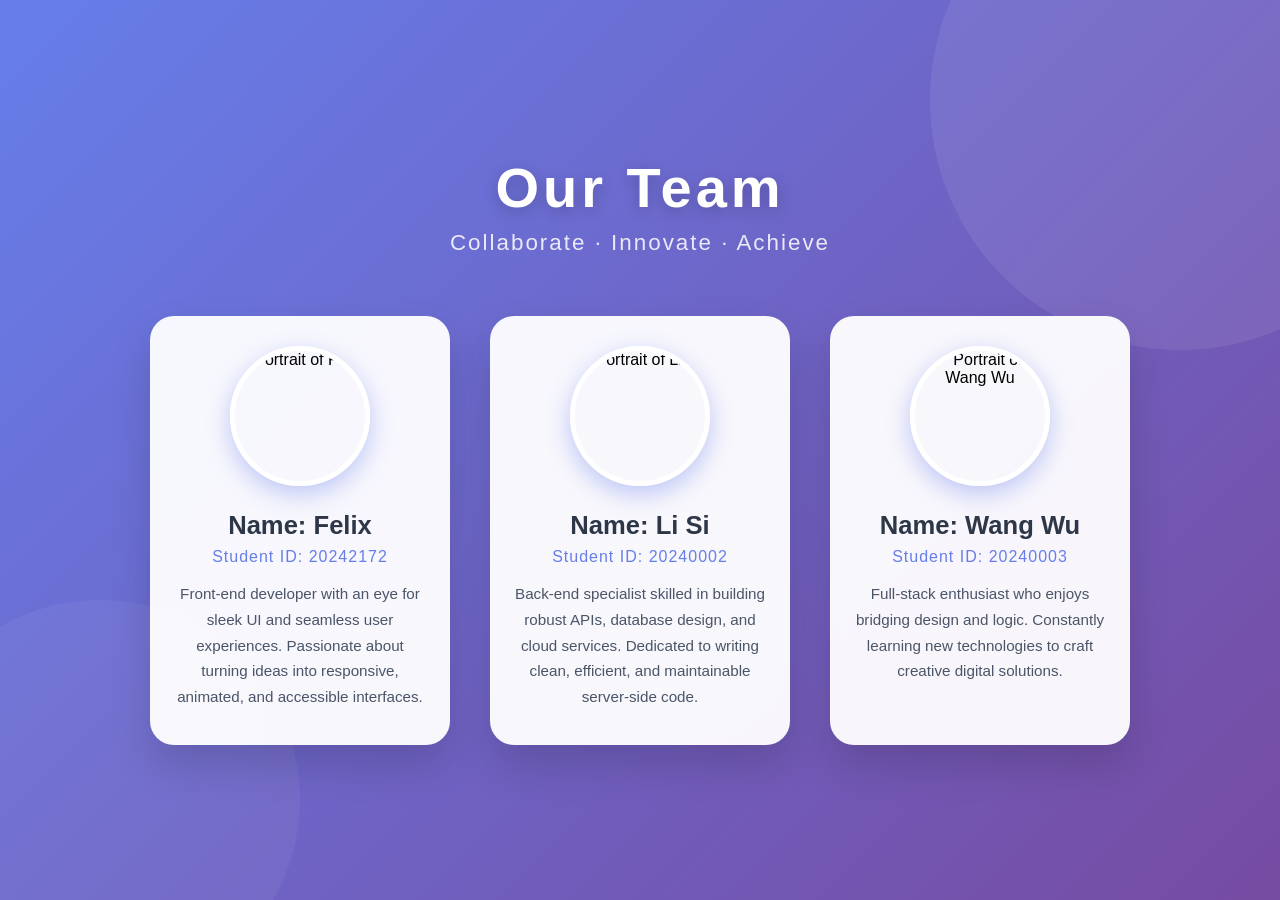
==== index.html @ 48b96c54 "add index.html and style.css" ====
<!DOCTYPE html>
<html lang="en">
<head>
  <meta charset="UTF-8">
  <meta name="viewport" content="width=device-width, initial-scale=1.0">
  <title>Team Introduction | Our Group</title>
  <link rel="stylesheet" href="style.css">
  <link rel="preconnect" href="https://fonts.googleapis.com">
  <link rel="preconnect" href="https://fonts.gstatic.com" crossorigin>
  <link href="https://fonts.googleapis.com/css2?family=Poppins:wght@300;400;600;700&display=swap" rel="stylesheet">
</head>
<body>
  <div class="bg-shape"></div>
  <div class="bg-shape2"></div>

  <main class="team-container">
    <h1 class="team-title">Our Team</h1>
    <p class="team-subtitle">Collaborate · Innovate · Achieve</p>

    <div class="card-grid">
      <!-- Member 1 -->
      <div class="card">
        <div class="card-img-wrapper">
          <img src="images/Felix.jpg" alt="Portrait of Felix" class="card-img">
        </div>
        <div class="card-info">
          <h2 class="card-name">Name: Felix</h2>
          <p class="card-student-id">Student ID: 20242172</p>
          <p class="card-desc">
            Front-end developer with an eye for sleek UI and seamless user experiences.
            Passionate about turning ideas into responsive, animated, and accessible interfaces.
          </p>
        </div>
      </div>

      <!-- Member 2 -->
      <div class="card">
        <div class="card-img-wrapper">
          <img src="images/member2.jpg" alt="Portrait of Li Si" class="card-img">
        </div>
        <div class="card-info">
          <h2 class="card-name">Name: Li Si</h2>
          <p class="card-student-id">Student ID: 20240002</p>
          <p class="card-desc">
            Back-end specialist skilled in building robust APIs, database design, and cloud services.
            Dedicated to writing clean, efficient, and maintainable server‑side code.
          </p>
        </div>
      </div>

      <!-- Member 3 -->
      <div class="card">
        <div class="card-img-wrapper">
          <img src="images/member3.jpg" alt="Portrait of Wang Wu" class="card-img">
        </div>
        <div class="card-info">
          <h2 class="card-name">Name: Wang Wu</h2>
          <p class="card-student-id">Student ID: 20240003</p>
          <p class="card-desc">
            Full‑stack enthusiast who enjoys bridging design and logic.
            Constantly learning new technologies to craft creative digital solutions.
          </p>
        </div>
      </div>
    </div>
  </main>
</body>
</html>
---- style.css ----
/* ========== 全局重置与基础 ========== */
* {
  margin: 0;
  padding: 0;
  box-sizing: border-box;
}

body {
  font-family: 'Noto Sans SC', sans-serif;
  background: linear-gradient(135deg, #667eea 0%, #764ba2 100%);
  min-height: 100vh;
  display: flex;
  align-items: center;
  justify-content: center;
  padding: 40px 20px;
  overflow-x: hidden;
  position: relative;
}

/* ========== 背景装饰形状 ========== */
.bg-shape,
.bg-shape2 {
  position: fixed;
  border-radius: 50%;
  background: rgba(255, 255, 255, 0.08);
  z-index: 0;
}

.bg-shape {
  width: 500px;
  height: 500px;
  top: -150px;
  right: -150px;
}

.bg-shape2 {
  width: 400px;
  height: 400px;
  bottom: -100px;
  left: -100px;
  background: rgba(255, 255, 255, 0.05);
}

/* ========== 主容器 ========== */
.team-container {
  max-width: 1200px;
  width: 100%;
  z-index: 1;
  text-align: center;
}

.team-title {
  color: #ffffff;
  font-size: 3.5rem;
  font-weight: 700;
  letter-spacing: 4px;
  margin-bottom: 10px;
  text-shadow: 0 4px 15px rgba(0, 0, 0, 0.2);
}

.team-subtitle {
  color: rgba(255, 255, 255, 0.85);
  font-size: 1.4rem;
  font-weight: 300;
  margin-bottom: 60px;
  letter-spacing: 2px;
}

/* ========== 卡片网格 ========== */
.card-grid {
  display: flex;
  flex-wrap: wrap;
  justify-content: center;
  gap: 40px;
}

/* ========== 单个卡片 ========== */
.card {
  background: rgba(255, 255, 255, 0.95);
  border-radius: 24px;
  padding: 30px 25px 35px;
  width: 300px;
  box-shadow: 0 20px 40px rgba(0, 0, 0, 0.15);
  backdrop-filter: blur(10px);
  transition: transform 0.3s ease, box-shadow 0.3s ease;
  display: flex;
  flex-direction: column;
  align-items: center;
  text-align: center;
}

.card:hover {
  transform: translateY(-10px);
  box-shadow: 0 25px 50px rgba(0, 0, 0, 0.25);
}

/* ========== 图片区域 ========== */
.card-img-wrapper {
  width: 140px;
  height: 140px;
  border-radius: 50%;
  overflow: hidden;
  border: 5px solid #fff;
  box-shadow: 0 8px 25px rgba(102, 126, 234, 0.4);
  margin-bottom: 25px;
  transition: transform 0.3s ease;
}

.card:hover .card-img-wrapper {
  transform: scale(1.05);
}

.card-img {
  width: 100%;
  height: 100%;
  object-fit: cover;
  display: block;
}

/* ========== 文字信息 ========== */
.card-name {
  font-size: 1.6rem;
  color: #2d3748;
  margin-bottom: 8px;
  font-weight: 700;
}

.card-student-id {
  font-size: 1rem;
  color: #667eea;
  font-weight: 500;
  margin-bottom: 15px;
  letter-spacing: 1px;
}

.card-desc {
  font-size: 0.95rem;
  color: #4a5568;
  line-height: 1.7;
  font-weight: 300;
}

/* ========== 响应式处理 ========== */
@media (max-width: 768px) {
  .team-title {
    font-size: 2.5rem;
  }
  .team-subtitle {
    font-size: 1.1rem;
    margin-bottom: 40px;
  }
  .card {
    width: 90%;
    max-width: 320px;
  }
}
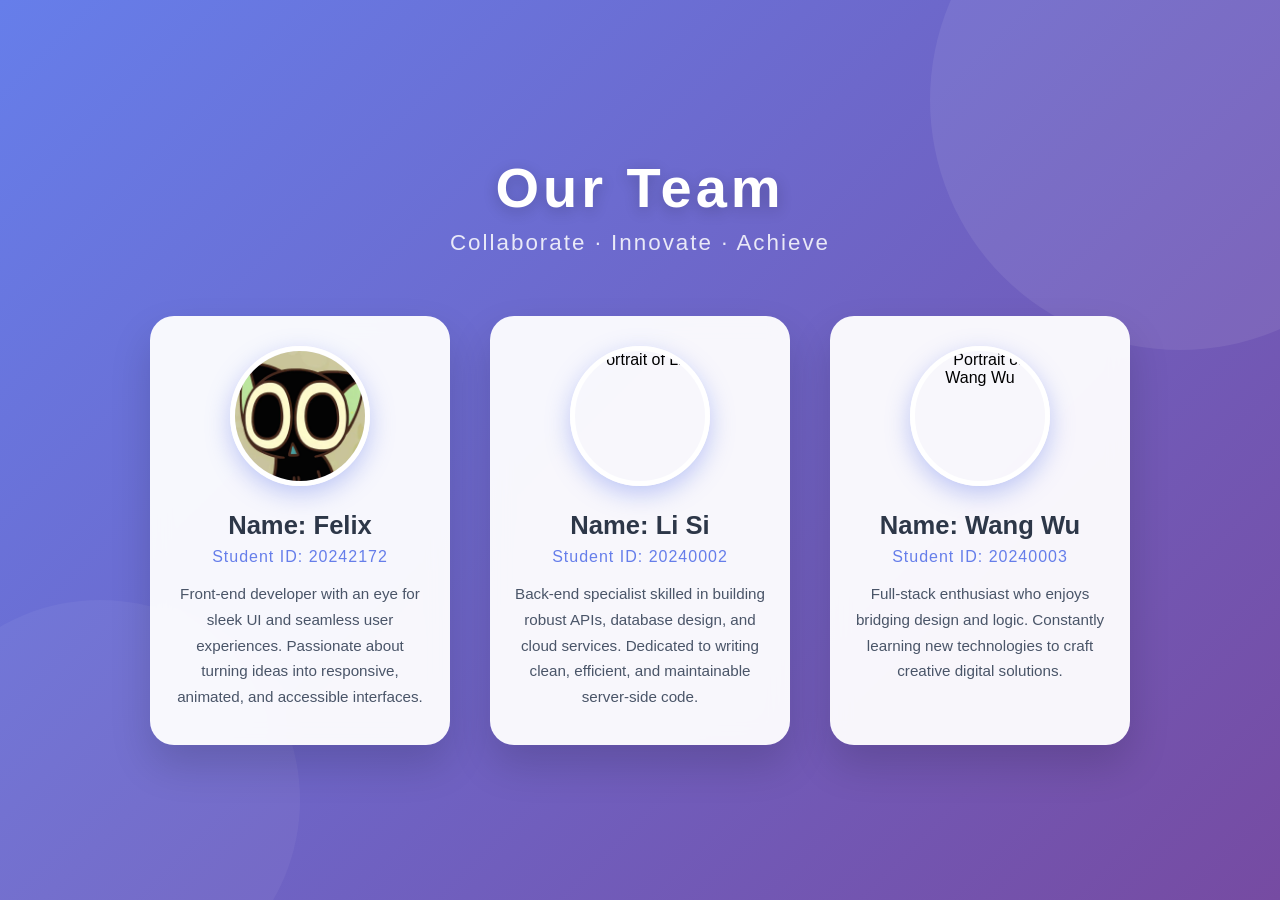
==== commit 1af7cae6: "Felix change2" ====
--- a/index.html
+++ b/index.html
@@ -21,7 +21,7 @@
       <!-- Member 1 -->
       <div class="card">
         <div class="card-img-wrapper">
-          <img src="images/Felix.jpg" alt="Portrait of Felix" class="card-img">
+          <img src="assets/Felix.jpg" alt="Portrait of Felix" class="card-img">
         </div>
         <div class="card-info">
           <h2 class="card-name">Name: Felix</h2>
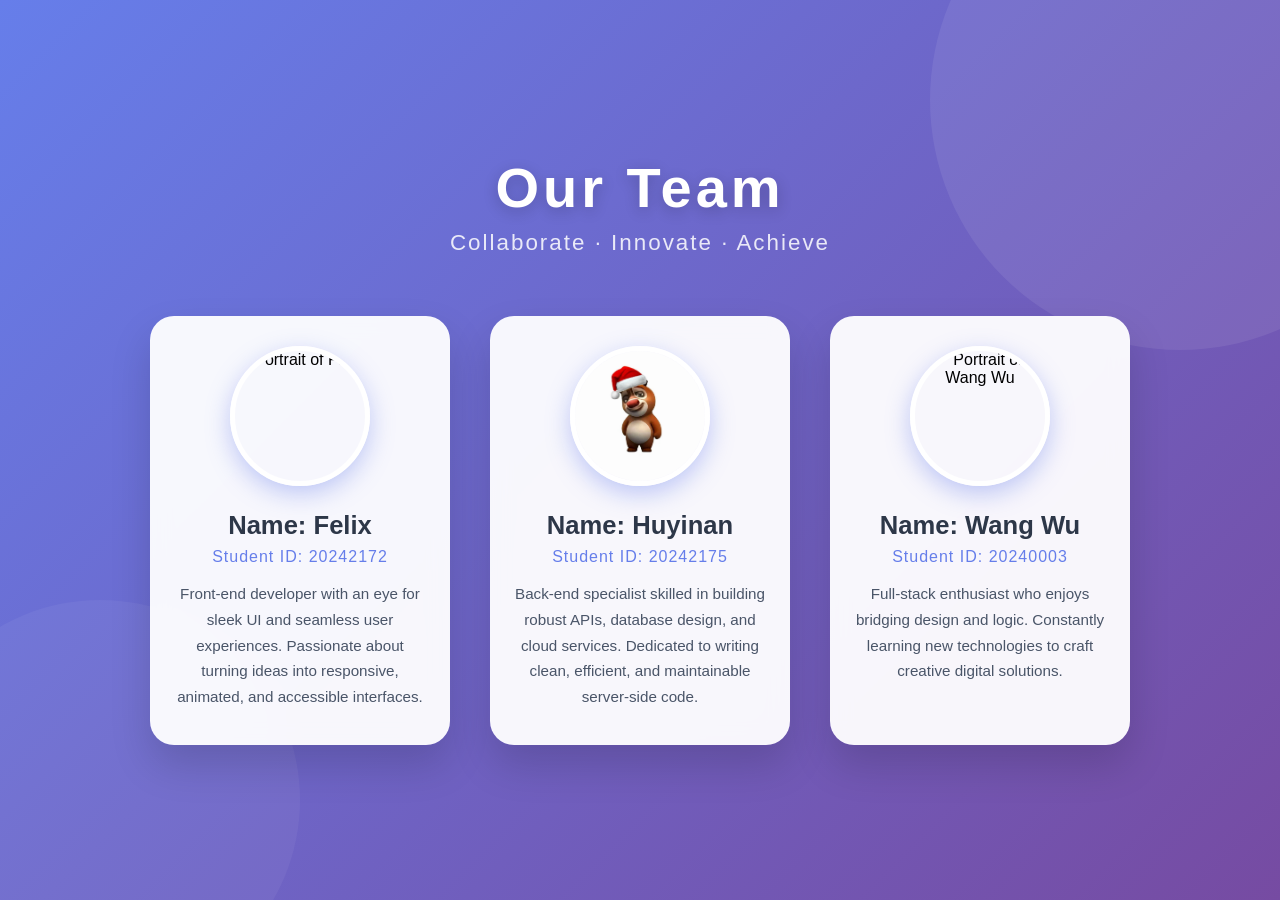
==== commit cae099ca: "feat:update HLL profile" ====
--- a/index.html
+++ b/index.html
@@ -21,7 +21,7 @@
       <!-- Member 1 -->
       <div class="card">
         <div class="card-img-wrapper">
-          <img src="assets/Felix.jpg" alt="Portrait of Felix" class="card-img">
+          <img src="images/Felix.jpg" alt="Portrait of Felix" class="card-img">
         </div>
         <div class="card-info">
           <h2 class="card-name">Name: Felix</h2>
@@ -36,14 +36,14 @@
       <!-- Member 2 -->
       <div class="card">
         <div class="card-img-wrapper">
-          <img src="images/member2.jpg" alt="Portrait of Li Si" class="card-img">
+          <img src="assets/Huyinan.jpg" alt="Portrait of Huyinan" class="card-img">
         </div>
         <div class="card-info">
-          <h2 class="card-name">Name: Li Si</h2>
-          <p class="card-student-id">Student ID: 20240002</p>
+          <h2 class="card-name">Name: Huyinan</h2>
+          <p class="card-student-id">Student ID: 20242175</p>
           <p class="card-desc">
-            Back-end specialist skilled in building robust APIs, database design, and cloud services.
-            Dedicated to writing clean, efficient, and maintainable server‑side code.
+           Back-end specialist skilled in building robust APIs, database design, and cloud services.
+           Dedicated to writing clean, efficient, and maintainable server‑side code.
           </p>
         </div>
       </div>
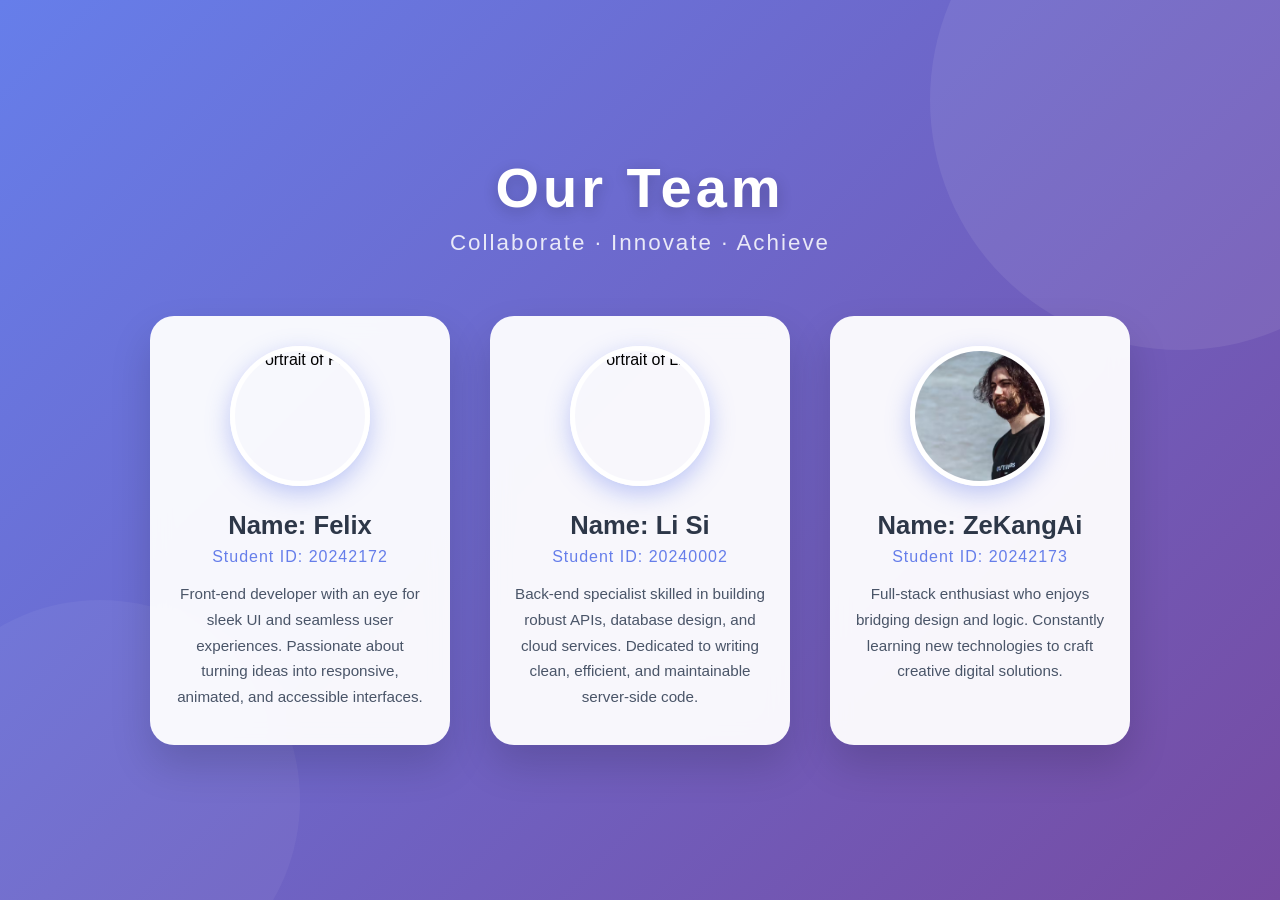
==== commit 10c02c87: "add alzaine's image and add some information" ====
--- a/index.html
+++ b/index.html
@@ -36,14 +36,14 @@
       <!-- Member 2 -->
       <div class="card">
         <div class="card-img-wrapper">
-          <img src="assets/Huyinan.jpg" alt="Portrait of Huyinan" class="card-img">
+          <img src="images/member2.jpg" alt="Portrait of Li Si" class="card-img">
         </div>
         <div class="card-info">
-          <h2 class="card-name">Name: Huyinan</h2>
-          <p class="card-student-id">Student ID: 20242175</p>
+          <h2 class="card-name">Name: Li Si</h2>
+          <p class="card-student-id">Student ID: 20240002</p>
           <p class="card-desc">
-           Back-end specialist skilled in building robust APIs, database design, and cloud services.
-           Dedicated to writing clean, efficient, and maintainable server‑side code.
+            Back-end specialist skilled in building robust APIs, database design, and cloud services.
+            Dedicated to writing clean, efficient, and maintainable server‑side code.
           </p>
         </div>
       </div>
@@ -51,11 +51,11 @@
       <!-- Member 3 -->
       <div class="card">
         <div class="card-img-wrapper">
-          <img src="images/member3.jpg" alt="Portrait of Wang Wu" class="card-img">
+          <img src="assets/Alzaine_image.jpg" alt="Portrait of Alzaine" class="card-img">
         </div>
         <div class="card-info">
-          <h2 class="card-name">Name: Wang Wu</h2>
-          <p class="card-student-id">Student ID: 20240003</p>
+          <h2 class="card-name">Name: ZeKangAi</h2>
+          <p class="card-student-id">Student ID: 20242173</p>
           <p class="card-desc">
             Full‑stack enthusiast who enjoys bridging design and logic.
             Constantly learning new technologies to craft creative digital solutions.
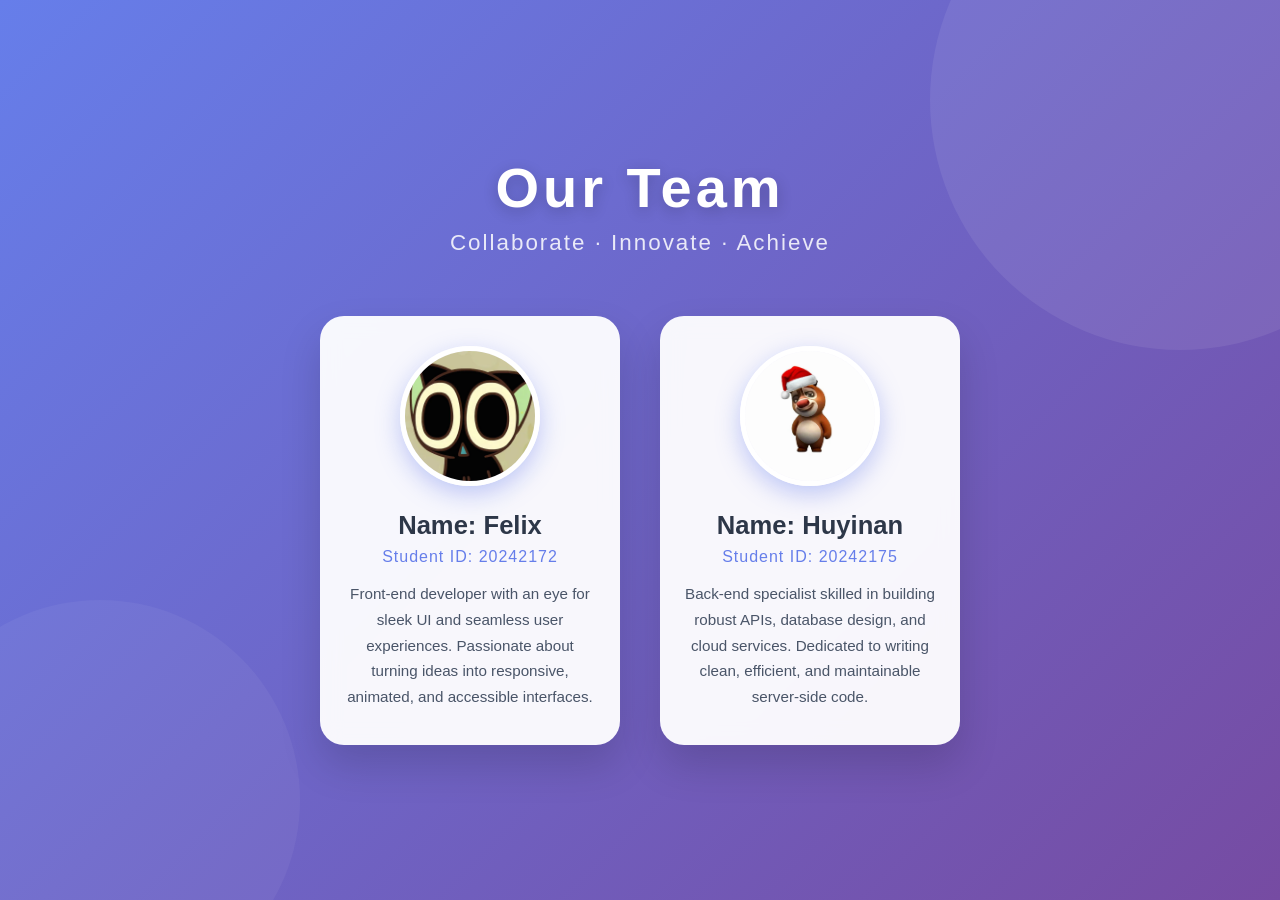
==== commit 05eb9a4e: "Merge remote-tracking branch 'origin/feat/HLL-part' # Conflicts: #	README.md #	index.html" ====
--- a/index.html
+++ b/index.html
@@ -1,4 +1,4 @@
-<!DOCTYPE html>
+﻿<!DOCTYPE html>
 <html lang="en">
 <head>
   <meta charset="UTF-8">
@@ -15,13 +15,12 @@
 
   <main class="team-container">
     <h1 class="team-title">Our Team</h1>
-    <p class="team-subtitle">Collaborate · Innovate · Achieve</p>
+    <p class="team-subtitle">Collaborate &middot; Innovate &middot; Achieve</p>
 
     <div class="card-grid">
-      <!-- Member 1 -->
       <div class="card">
         <div class="card-img-wrapper">
-          <img src="images/Felix.jpg" alt="Portrait of Felix" class="card-img">
+          <img src="assets/Felix.jpg" alt="Portrait of Felix" class="card-img">
         </div>
         <div class="card-info">
           <h2 class="card-name">Name: Felix</h2>
@@ -33,36 +32,20 @@
         </div>
       </div>
 
-      <!-- Member 2 -->
       <div class="card">
         <div class="card-img-wrapper">
-          <img src="images/member2.jpg" alt="Portrait of Li Si" class="card-img">
+          <img src="assets/Huyinan.jpg" alt="Portrait of Huyinan" class="card-img">
         </div>
         <div class="card-info">
-          <h2 class="card-name">Name: Li Si</h2>
-          <p class="card-student-id">Student ID: 20240002</p>
+          <h2 class="card-name">Name: Huyinan</h2>
+          <p class="card-student-id">Student ID: 20242175</p>
           <p class="card-desc">
             Back-end specialist skilled in building robust APIs, database design, and cloud services.
-            Dedicated to writing clean, efficient, and maintainable server‑side code.
-          </p>
-        </div>
-      </div>
-
-      <!-- Member 3 -->
-      <div class="card">
-        <div class="card-img-wrapper">
-          <img src="assets/Alzaine_image.jpg" alt="Portrait of Alzaine" class="card-img">
-        </div>
-        <div class="card-info">
-          <h2 class="card-name">Name: ZeKangAi</h2>
-          <p class="card-student-id">Student ID: 20242173</p>
-          <p class="card-desc">
-            Full‑stack enthusiast who enjoys bridging design and logic.
-            Constantly learning new technologies to craft creative digital solutions.
+            Dedicated to writing clean, efficient, and maintainable server-side code.
           </p>
         </div>
       </div>
     </div>
   </main>
 </body>
-</html>+</html>
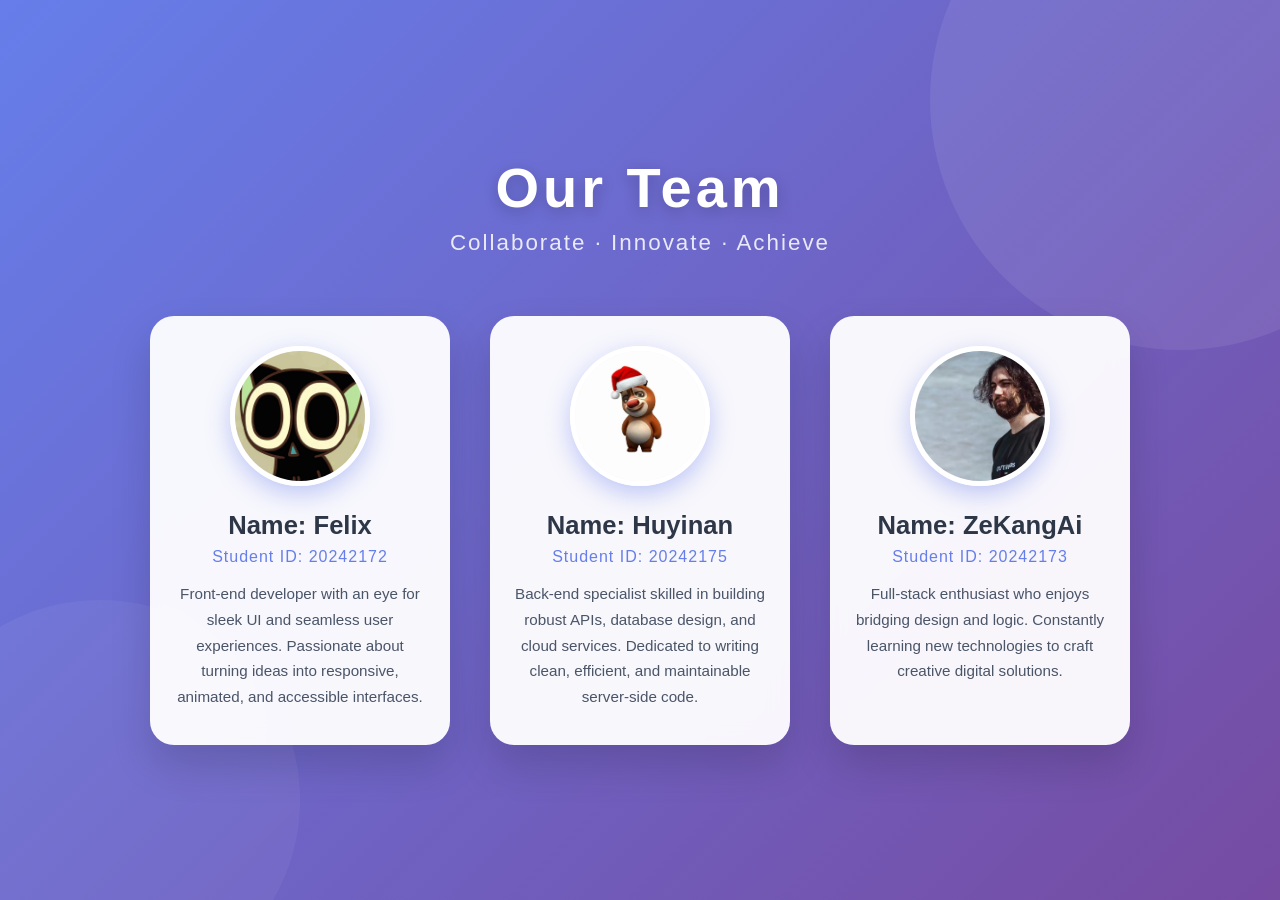
==== commit fe649d63: "Merge remote-tracking branch 'origin/alzaine' # Conflicts: #	README.md #	index.html" ====
--- a/index.html
+++ b/index.html
@@ -45,6 +45,20 @@
           </p>
         </div>
       </div>
+
+      <div class="card">
+        <div class="card-img-wrapper">
+          <img src="assets/Alzaine_image.jpg" alt="Portrait of ZeKangAi" class="card-img">
+        </div>
+        <div class="card-info">
+          <h2 class="card-name">Name: ZeKangAi</h2>
+          <p class="card-student-id">Student ID: 20242173</p>
+          <p class="card-desc">
+            Full-stack enthusiast who enjoys bridging design and logic.
+            Constantly learning new technologies to craft creative digital solutions.
+          </p>
+        </div>
+      </div>
     </div>
   </main>
 </body>
